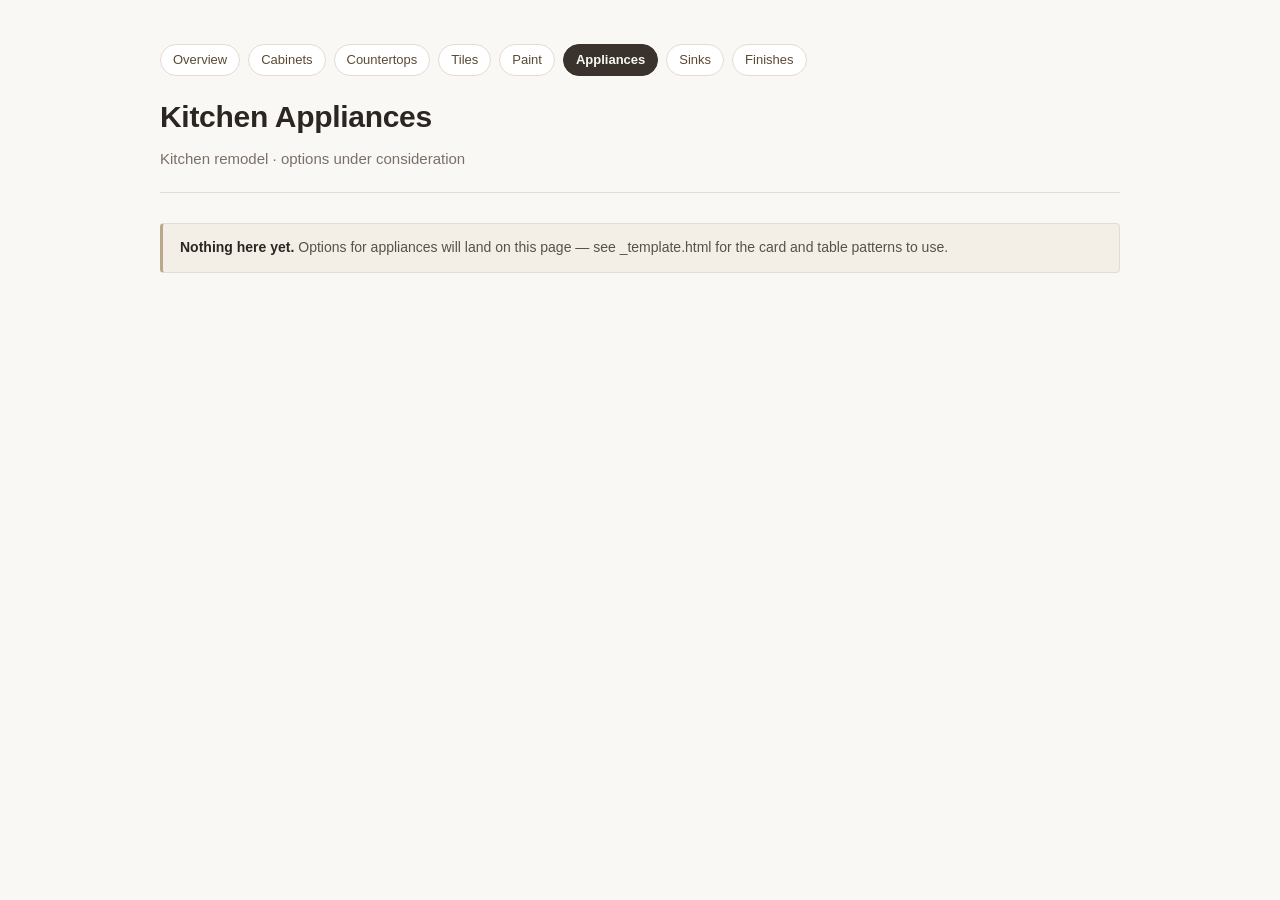
==== appliances.html @ 125c0979 "Restructure into multi-page site with shared nav and TOC overview - index.html is now a table of con" ====
<!DOCTYPE html>
<html lang="en">
<head>
<meta charset="UTF-8">
<meta name="viewport" content="width=device-width, initial-scale=1.0">
<title>Kitchen Appliances — Options</title>
<link rel="stylesheet" href="assets/site.css">
<script src="assets/nav.js" defer></script>
</head>
<body>
<div class="wrap">
  <header>
    <nav id="site-nav" class="site-nav"></nav>
    <h1>Kitchen Appliances</h1>
    <p class="sub">Kitchen remodel · options under consideration</p>
  </header>

  <p class="note">
    <strong>Nothing here yet.</strong>
    Options for appliances will land on this page — see _template.html for the card and table patterns to use.
  </p>
</div>
</body>
</html>
---- assets/site.css ----
/* Shared styles for all kitchen-remodel pages.
   Every page links this file — edit here and every page updates. */

:root { --ink:#2b2622; --muted:#7a7068; --line:#e2dcd3; --bg:#faf8f5; --card:#fff; }
* { box-sizing:border-box; }
body { margin:0; padding:44px 24px 80px; background:var(--bg); color:var(--ink);
  font:16px/1.55 -apple-system,BlinkMacSystemFont,"Segoe UI",Helvetica,Arial,sans-serif; }
.wrap { max-width:960px; margin:0 auto; }

/* Header + site navigation (nav is filled in by assets/nav.js) */
header { border-bottom:1px solid var(--line); padding-bottom:22px; margin-bottom:30px; }
nav.site-nav { display:flex; flex-wrap:wrap; gap:8px; margin:0 0 18px; }
nav.site-nav a { font-size:13px; padding:5px 12px; border:1px solid var(--line); border-radius:999px;
  background:var(--card); color:#5a4a34; text-decoration:none; }
nav.site-nav a:hover { border-color:#c9bb9f; background:#fbf8f2; }
nav.site-nav a.current { background:#3a332d; border-color:#3a332d; color:#faf8f5; font-weight:600; }
h1 { font-size:30px; font-weight:600; letter-spacing:-.01em; margin:0 0 6px; }
.sub { color:var(--muted); font-size:15px; margin:0; }

/* Callout note */
.note { background:#f3efe7; border:1px solid var(--line); border-left:3px solid #b9a88c;
  border-radius:4px; padding:13px 17px; font-size:14px; color:#58504a; margin:0 0 34px; }
.note strong { color:var(--ink); }

/* Sections */
h2 { font-size:13px; text-transform:uppercase; letter-spacing:.08em; color:var(--muted);
  font-weight:600; margin:0 0 15px; }
section { margin-bottom:42px; }

/* Card grid */
.grid { display:grid; grid-template-columns:repeat(auto-fill,minmax(210px,1fr)); gap:18px; }
.card { background:var(--card); border:1px solid var(--line); border-radius:6px; overflow:hidden;
  display:flex; flex-direction:column; }

/* Card image. Default: photo fills the square (crops to fit).
   Add class "fit" for product shots on white — shows the whole image with padding. */
.swatch { position:relative; background:#f0ebe3; aspect-ratio:1/1; }
.swatch img { width:100%; height:100%; object-fit:cover; display:block; }
.swatch.fit { background:#fff; }
.swatch.fit img { object-fit:contain; padding:12px; }
.swatch .code { position:absolute; bottom:8px; right:9px; font-size:11px; letter-spacing:.05em;
  font-weight:600; padding:2px 6px; border-radius:3px; background:rgba(255,255,255,.82); color:#3a332d; }

/* Card body */
.body { padding:13px 15px 15px; }
.name { font-size:17px; font-weight:600; margin:0 0 2px; display:flex; align-items:center; gap:6px; flex-wrap:wrap; }
.meta { font-size:12px; color:var(--muted); margin:0 0 10px; }
.why { font-size:13.5px; margin:0 0 9px; padding-left:10px; border-left:2px solid #d9d1c4; color:#4a433d; }
.specs { list-style:none; margin:0 0 11px; padding:0; }
.specs li { display:flex; justify-content:space-between; gap:10px; font-size:13px; padding:4px 0; border-top:1px dashed #e6ded2; }
.specs li:first-child { border-top:none; }
.specs li span:first-child { color:var(--muted); }
a.link { font-size:12.5px; color:#6b5a44; text-decoration:none; }
a.link:hover { text-decoration:underline; }

/* Tags — two palettes; the named variants all map to one of them */
.tag-gold, .tag-pick, .tag-apron,
.tag-green, .tag-floors, .tag-under, .legend {
  font-size:10.5px; font-weight:700; letter-spacing:.05em; text-transform:uppercase;
  border-radius:3px; padding:2px 6px; border:1px solid; }
.tag-gold, .tag-pick, .tag-apron { color:#7a5b1e; background:#f5edda; border-color:#e6d8b8; }
.tag-green, .tag-floors, .tag-under, .legend { color:#2f5d43; background:#e6f0e8; border-color:#cfe2d4; }
.legend { display:inline-block; font-size:11px; padding:2px 7px; }

/* Wide card (full-width image, e.g. cabinets) */
.cab { background:var(--card); border:1px solid var(--line); border-radius:6px; overflow:hidden; }
.cab img { width:100%; display:block; }
.cab .body { padding:15px 17px 17px; }
.cab .name { font-size:19px; }

/* Comparison tables */
table { width:100%; border-collapse:collapse; background:var(--card); border:1px solid var(--line);
  border-radius:6px; overflow:hidden; font-size:13.5px; }
caption { caption-side:top; text-align:left; font-weight:600; font-size:14px; margin-bottom:9px; color:var(--ink); }
th,td { padding:9px 13px; text-align:left; border-bottom:1px solid var(--line); }
thead th { background:#f0ebe3; font-size:11px; text-transform:uppercase; letter-spacing:.05em; color:var(--muted); font-weight:600; }
tbody tr:last-child td { border-bottom:none; }
td.diff { font-weight:700; color:#2f5d43; background:#e6f0e8; }
.cmp { margin-bottom:24px; }
.cmp .cap-note { font-size:13px; color:var(--muted); margin:8px 2px 0; }

/* Resource link lists */
ul.res { list-style:none; margin:0; padding:0; display:grid; grid-template-columns:repeat(auto-fill,minmax(220px,1fr)); gap:8px 18px; }
ul.res li a { display:block; padding:9px 12px; background:var(--card); border:1px solid var(--line);
  border-radius:5px; font-size:13.5px; color:#5a4a34; text-decoration:none; }
ul.res li a:hover { border-color:#c9bb9f; background:#fbf8f2; }

/* Table of contents (overview page) */
ul.toc { list-style:none; margin:0; padding:0; }
ul.toc li a { display:flex; justify-content:space-between; align-items:baseline; gap:14px;
  padding:15px 18px; background:var(--card); border:1px solid var(--line); border-radius:6px;
  margin-bottom:10px; text-decoration:none; color:var(--ink); }
ul.toc li a:hover { border-color:#c9bb9f; background:#fbf8f2; }
ul.toc .t { font-size:17px; font-weight:600; }
ul.toc .s { font-size:12.5px; color:var(--muted); text-align:right; }
ul.toc li a.empty { background:transparent; border-style:dashed; }
ul.toc li a.empty .t { color:var(--muted); font-weight:500; }

/* Footer */
footer { border-top:1px solid var(--line); padding-top:18px; font-size:13px; color:var(--muted); }
footer a { color:#5a4a34; }
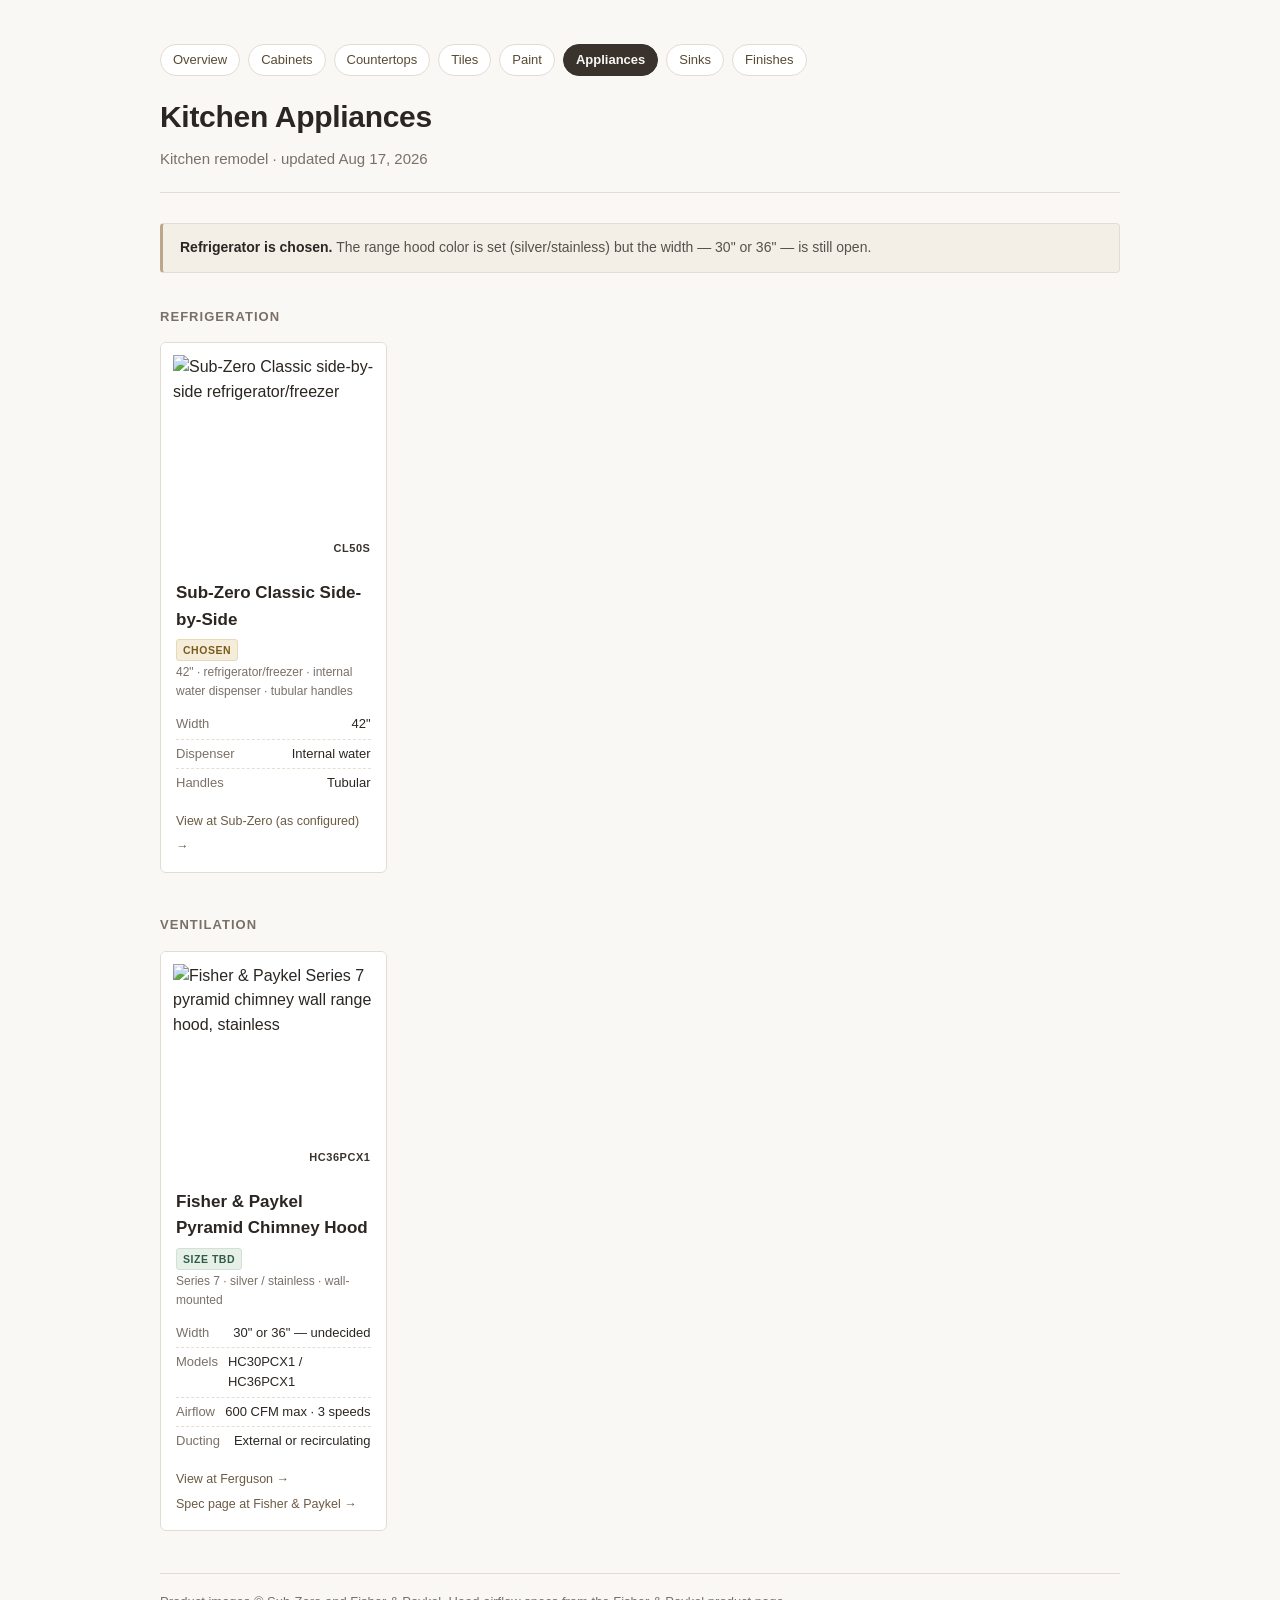
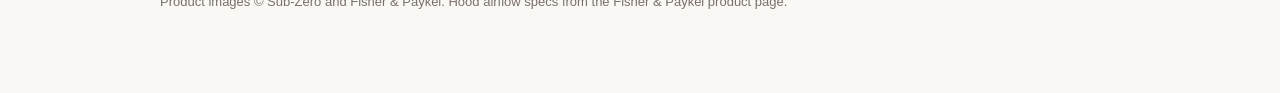
==== commit 527bd99d: "Fill in appliances page: Sub-Zero fridge (chosen) and F&P hood - Sub-Zero CL50S 42" Classic Side-by-" ====
--- a/appliances.html
+++ b/appliances.html
@@ -12,13 +12,61 @@
   <header>
     <nav id="site-nav" class="site-nav"></nav>
     <h1>Kitchen Appliances</h1>
-    <p class="sub">Kitchen remodel · options under consideration</p>
+    <p class="sub">Kitchen remodel · updated Aug 17, 2026</p>
   </header>
 
   <p class="note">
-    <strong>Nothing here yet.</strong>
-    Options for appliances will land on this page — see _template.html for the card and table patterns to use.
+    <strong>Refrigerator is chosen.</strong>
+    The range hood color is set (silver/stainless) but the width — 30" or 36" — is still open.
   </p>
+
+  <section>
+    <h2>Refrigeration</h2>
+    <div class="grid">
+
+      <div class="card">
+        <div class="swatch fit"><img src="https://www.subzero-wolf.com/products/classic-side-by-side-refrigerator-freezer-cl50s/media_1484cda5ddaec11fb2e1cd8d69d1ce02042d8a3f5.avif?width=1200&amp;format=pjpg&amp;optimize=medium" alt="Sub-Zero Classic side-by-side refrigerator/freezer"><span class="code">CL50S</span></div>
+        <div class="body">
+          <p class="name">Sub-Zero Classic Side-by-Side <span class="tag-gold">Chosen</span></p>
+          <p class="meta">42" · refrigerator/freezer · internal water dispenser · tubular handles</p>
+          <ul class="specs">
+            <li><span>Width</span><span>42"</span></li>
+            <li><span>Dispenser</span><span>Internal water</span></li>
+            <li><span>Handles</span><span>Tubular</span></li>
+          </ul>
+          <a class="link" href="https://www.subzero-wolf.com/products/classic-side-by-side-refrigerator-freezer-cl50s/cl50s?optionsUIDs=Y29uZmlndXJhYmxlLzEzNTMvMjY2NA%3D%3D%2CY29uZmlndXJhYmxlLzEyNzIvMjM0Ng%3D%3D%2CY29uZmlndXJhYmxlLzEzNjIvMjY4Mg%3D%3D%2CY29uZmlndXJhYmxlLzEzMDIvMjQyMQ%3D%3D" target="_blank" rel="noopener">View at Sub-Zero (as configured) →</a>
+        </div>
+      </div>
+
+    </div>
+  </section>
+
+  <section>
+    <h2>Ventilation</h2>
+    <div class="grid">
+
+      <div class="card">
+        <div class="swatch fit"><img src="https://dam.fisherpaykel.com/KZ3PKN00/at/gwfk496qzq4kh234p2nvhrm/fp-02-HC36PCX1-10-mug-dp.png?height=800" alt="Fisher &amp; Paykel Series 7 pyramid chimney wall range hood, stainless"><span class="code">HC36PCX1</span></div>
+        <div class="body">
+          <p class="name">Fisher &amp; Paykel Pyramid Chimney Hood <span class="tag-green">Size TBD</span></p>
+          <p class="meta">Series 7 · silver / stainless · wall-mounted</p>
+          <ul class="specs">
+            <li><span>Width</span><span>30" or 36" — undecided</span></li>
+            <li><span>Models</span><span>HC30PCX1 / HC36PCX1</span></li>
+            <li><span>Airflow</span><span>600 CFM max · 3 speeds</span></li>
+            <li><span>Ducting</span><span>External or recirculating</span></li>
+          </ul>
+          <a class="link" href="https://www.fergusonhome.com/fisher-and-paykel-hc36pc1/s1964252?uid=4648734" target="_blank" rel="noopener">View at Ferguson →</a><br>
+          <a class="link" href="https://www.fisherpaykel.com/us/ventilation/classic-ventilation/36in-series-7-pyramid-chimney-wall-range-hood-hc36pcx1-50160.html" target="_blank" rel="noopener">Spec page at Fisher &amp; Paykel →</a>
+        </div>
+      </div>
+
+    </div>
+  </section>
+
+  <footer>
+    Product images © Sub-Zero and Fisher &amp; Paykel. Hood airflow specs from the Fisher &amp; Paykel product page.
+  </footer>
 </div>
 </body>
 </html>
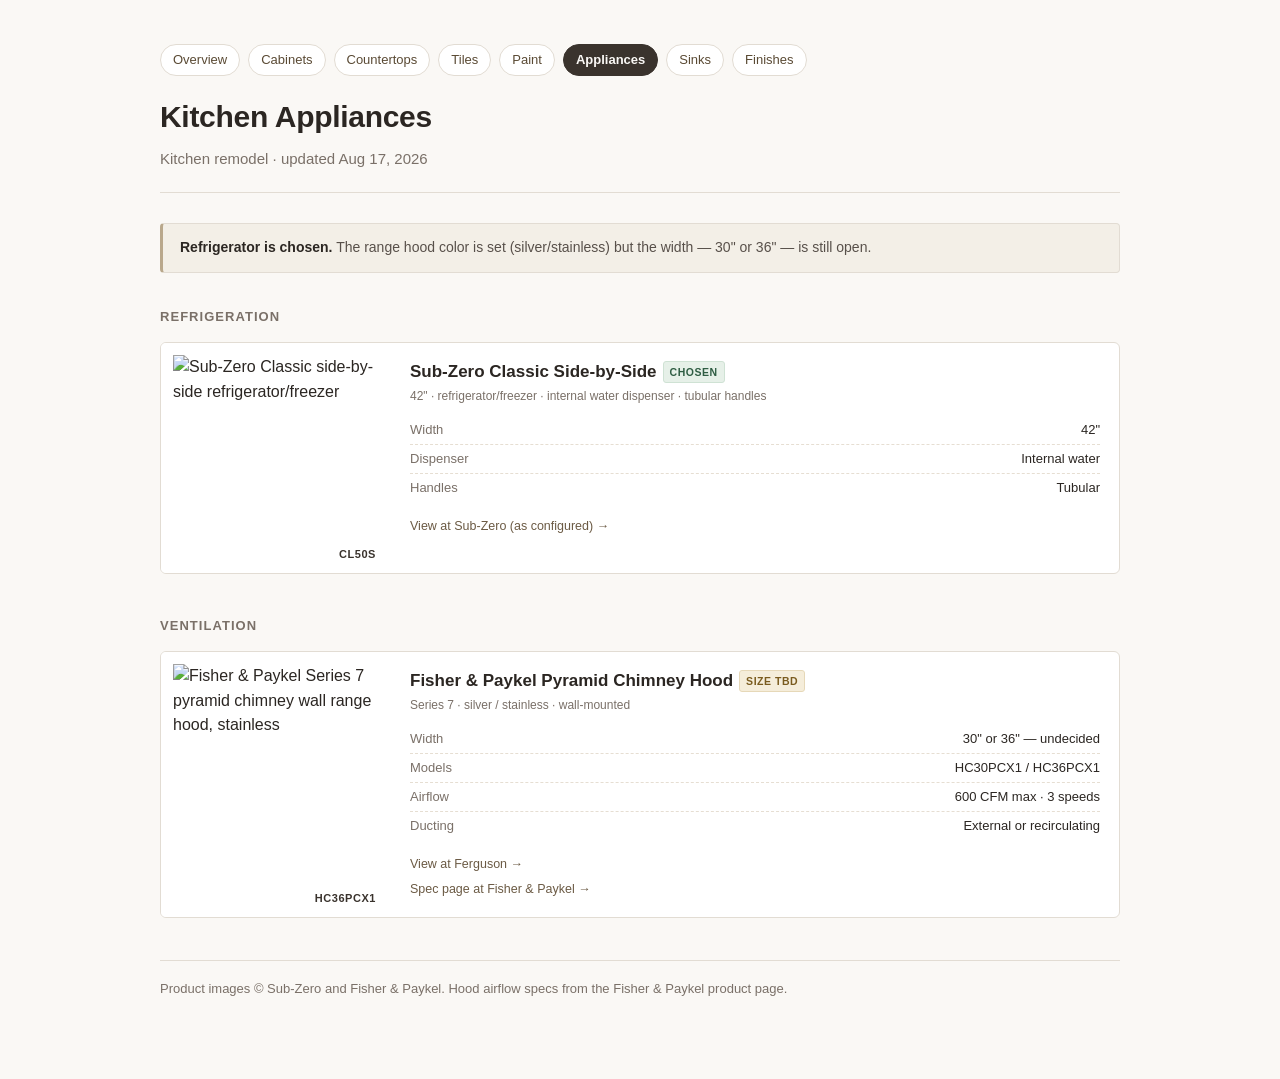
==== commit c42ec328: "Horizontal appliance cards, badge color convention, no-cache dev server - New card-wide/stack layout" ====
--- a/appliances.html
+++ b/appliances.html
@@ -22,12 +22,12 @@
 
   <section>
     <h2>Refrigeration</h2>
-    <div class="grid">
+    <div class="stack">
 
-      <div class="card">
+      <div class="card wide">
         <div class="swatch fit"><img src="https://www.subzero-wolf.com/products/classic-side-by-side-refrigerator-freezer-cl50s/media_1484cda5ddaec11fb2e1cd8d69d1ce02042d8a3f5.avif?width=1200&amp;format=pjpg&amp;optimize=medium" alt="Sub-Zero Classic side-by-side refrigerator/freezer"><span class="code">CL50S</span></div>
         <div class="body">
-          <p class="name">Sub-Zero Classic Side-by-Side <span class="tag-gold">Chosen</span></p>
+          <p class="name">Sub-Zero Classic Side-by-Side <span class="tag-green">Chosen</span></p>
           <p class="meta">42" · refrigerator/freezer · internal water dispenser · tubular handles</p>
           <ul class="specs">
             <li><span>Width</span><span>42"</span></li>
@@ -43,12 +43,12 @@
 
   <section>
     <h2>Ventilation</h2>
-    <div class="grid">
+    <div class="stack">
 
-      <div class="card">
+      <div class="card wide">
         <div class="swatch fit"><img src="https://dam.fisherpaykel.com/KZ3PKN00/at/gwfk496qzq4kh234p2nvhrm/fp-02-HC36PCX1-10-mug-dp.png?height=800" alt="Fisher &amp; Paykel Series 7 pyramid chimney wall range hood, stainless"><span class="code">HC36PCX1</span></div>
         <div class="body">
-          <p class="name">Fisher &amp; Paykel Pyramid Chimney Hood <span class="tag-green">Size TBD</span></p>
+          <p class="name">Fisher &amp; Paykel Pyramid Chimney Hood <span class="tag-gold">Size TBD</span></p>
           <p class="meta">Series 7 · silver / stainless · wall-mounted</p>
           <ul class="specs">
             <li><span>Width</span><span>30" or 36" — undecided</span></li>
--- a/assets/site.css
+++ b/assets/site.css
@@ -62,6 +62,17 @@
 .tag-green, .tag-floors, .tag-under, .legend { color:#2f5d43; background:#e6f0e8; border-color:#cfe2d4; }
 .legend { display:inline-block; font-size:11px; padding:2px 7px; }
 
+/* Horizontal card — image left, details right. Use with .stack instead of
+   .grid on pages that only have a card or two per section. */
+.stack { display:flex; flex-direction:column; gap:18px; }
+.card.wide { flex-direction:row; }
+.card.wide .swatch { flex:0 0 230px; aspect-ratio:auto; min-height:230px; }
+.card.wide .body { flex:1; padding:16px 19px; }
+@media (max-width:560px) {
+  .card.wide { flex-direction:column; }
+  .card.wide .swatch { flex:none; }
+}
+
 /* Wide card (full-width image, e.g. cabinets) */
 .cab { background:var(--card); border:1px solid var(--line); border-radius:6px; overflow:hidden; }
 .cab img { width:100%; display:block; }
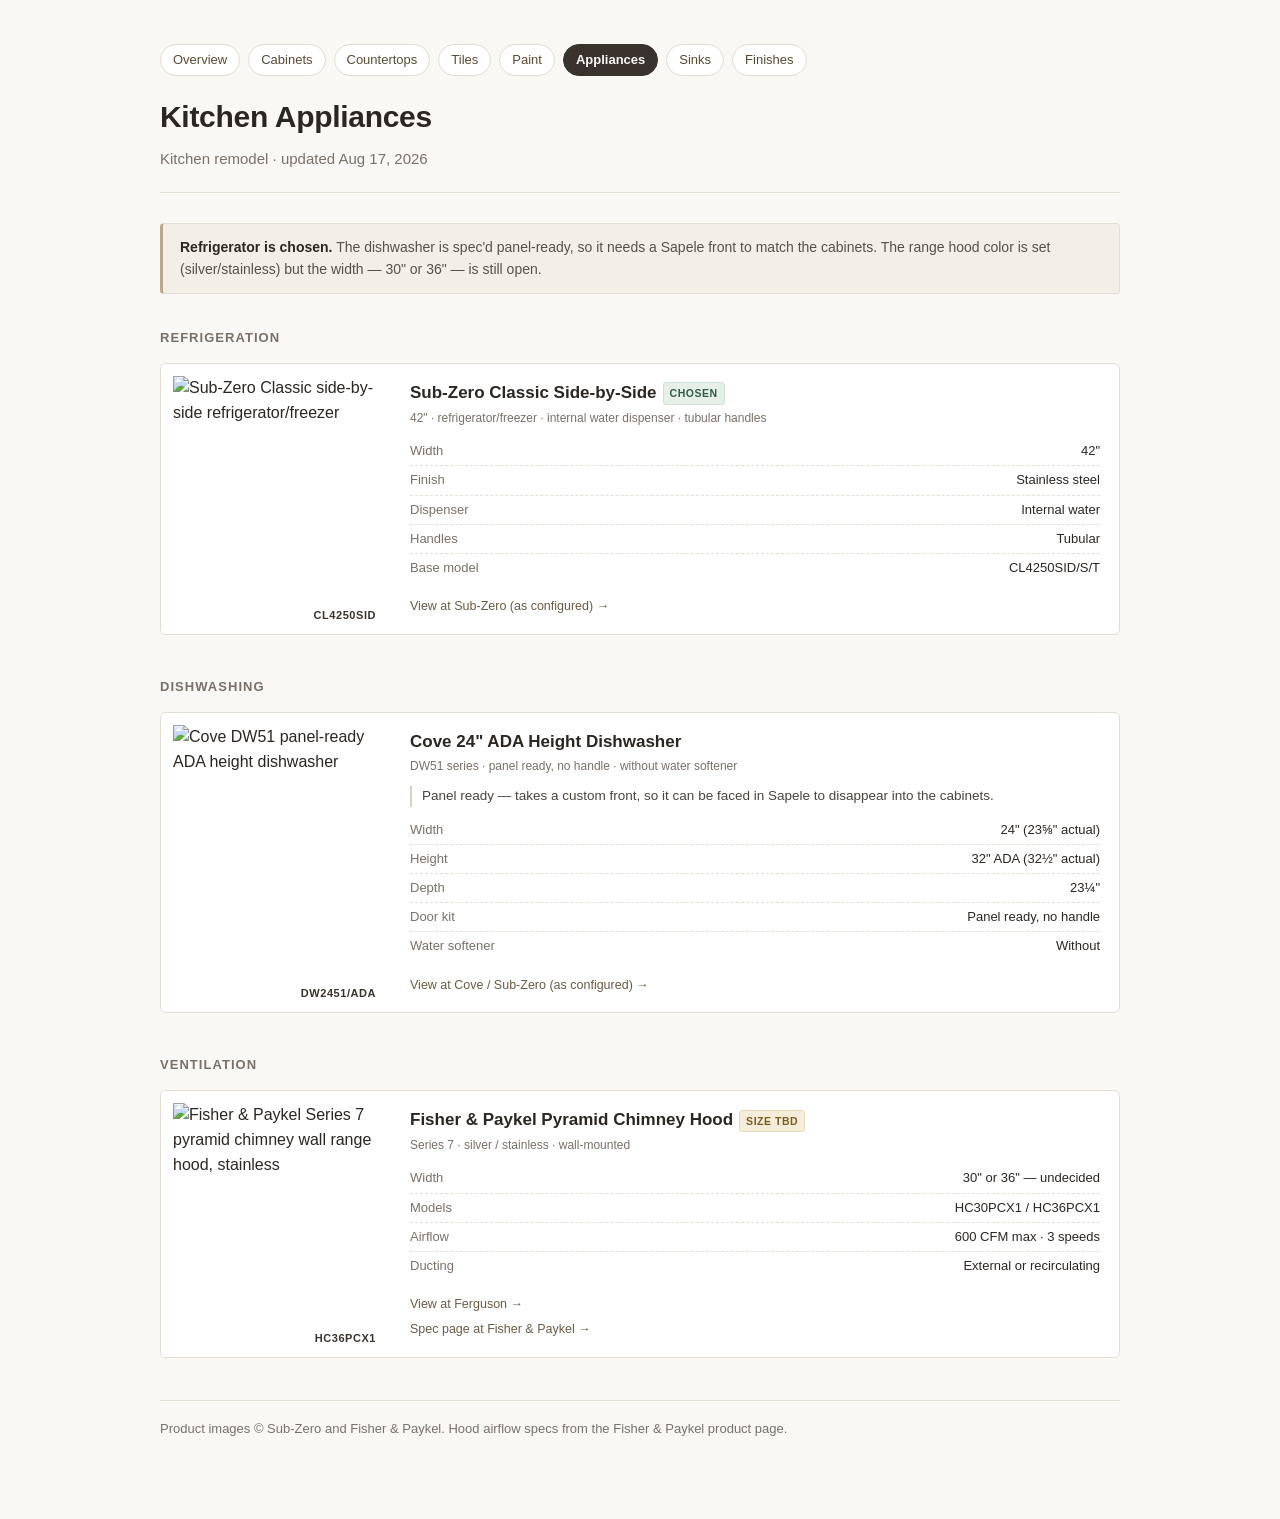
==== commit f9d23cdf: "Add Cove DW51 panel-ready dishwasher; sharpen fridge specs - Cove 24" ADA height dishwasher (DW2451/" ====
--- a/appliances.html
+++ b/appliances.html
@@ -17,6 +17,7 @@
 
   <p class="note">
     <strong>Refrigerator is chosen.</strong>
+    The dishwasher is spec'd panel-ready, so it needs a Sapele front to match the cabinets.
     The range hood color is set (silver/stainless) but the width — 30" or 36" — is still open.
   </p>
 
@@ -25,16 +26,42 @@
     <div class="stack">
 
       <div class="card wide">
-        <div class="swatch fit"><img src="https://www.subzero-wolf.com/products/classic-side-by-side-refrigerator-freezer-cl50s/media_1484cda5ddaec11fb2e1cd8d69d1ce02042d8a3f5.avif?width=1200&amp;format=pjpg&amp;optimize=medium" alt="Sub-Zero Classic side-by-side refrigerator/freezer"><span class="code">CL50S</span></div>
+        <div class="swatch fit"><img src="https://www.subzero-wolf.com/products/classic-side-by-side-refrigerator-freezer-cl50s/media_1484cda5ddaec11fb2e1cd8d69d1ce02042d8a3f5.avif?width=1200&amp;format=pjpg&amp;optimize=medium" alt="Sub-Zero Classic side-by-side refrigerator/freezer"><span class="code">CL4250SID</span></div>
         <div class="body">
           <p class="name">Sub-Zero Classic Side-by-Side <span class="tag-green">Chosen</span></p>
           <p class="meta">42" · refrigerator/freezer · internal water dispenser · tubular handles</p>
           <ul class="specs">
             <li><span>Width</span><span>42"</span></li>
+            <li><span>Finish</span><span>Stainless steel</span></li>
             <li><span>Dispenser</span><span>Internal water</span></li>
             <li><span>Handles</span><span>Tubular</span></li>
+            <li><span>Base model</span><span>CL4250SID/S/T</span></li>
           </ul>
           <a class="link" href="https://www.subzero-wolf.com/products/classic-side-by-side-refrigerator-freezer-cl50s/cl50s?optionsUIDs=Y29uZmlndXJhYmxlLzEzNTMvMjY2NA%3D%3D%2CY29uZmlndXJhYmxlLzEyNzIvMjM0Ng%3D%3D%2CY29uZmlndXJhYmxlLzEzNjIvMjY4Mg%3D%3D%2CY29uZmlndXJhYmxlLzEzMDIvMjQyMQ%3D%3D" target="_blank" rel="noopener">View at Sub-Zero (as configured) →</a>
+        </div>
+      </div>
+
+    </div>
+  </section>
+
+  <section>
+    <h2>Dishwashing</h2>
+    <div class="stack">
+
+      <div class="card wide">
+        <div class="swatch fit"><img src="https://delivery-p28264-e87620.adobeaemcloud.com/adobe/assets/urn:aaid:aem:12441d37-721f-4183-8aab-52f45147ae41/as/DW51.webp?quality=80&amp;width=960&amp;height=960" alt="Cove DW51 panel-ready ADA height dishwasher"><span class="code">DW2451/ADA</span></div>
+        <div class="body">
+          <p class="name">Cove 24" ADA Height Dishwasher</p>
+          <p class="meta">DW51 series · panel ready, no handle · without water softener</p>
+          <p class="why">Panel ready — takes a custom front, so it can be faced in Sapele to disappear into the cabinets.</p>
+          <ul class="specs">
+            <li><span>Width</span><span>24" (23⅝" actual)</span></li>
+            <li><span>Height</span><span>32" ADA (32½" actual)</span></li>
+            <li><span>Depth</span><span>23¼"</span></li>
+            <li><span>Door kit</span><span>Panel ready, no handle</span></li>
+            <li><span>Water softener</span><span>Without</span></li>
+          </ul>
+          <a class="link" href="https://www.subzero-wolf.com/products/dishwasher-dw51/dw51?optionsUIDs=Y29uZmlndXJhYmxlLzEzNzQvMjcwMA%3D%3D%2CY29uZmlndXJhYmxlLzEzODYvMjc3Mg%3D%3D%2CY29uZmlndXJhYmxlLzE0NjEvMjk2Nw%3D%3D%2CY29uZmlndXJhYmxlLzEzMDIvMjQwOQ%3D%3D" target="_blank" rel="noopener">View at Cove / Sub-Zero (as configured) →</a>
         </div>
       </div>
 
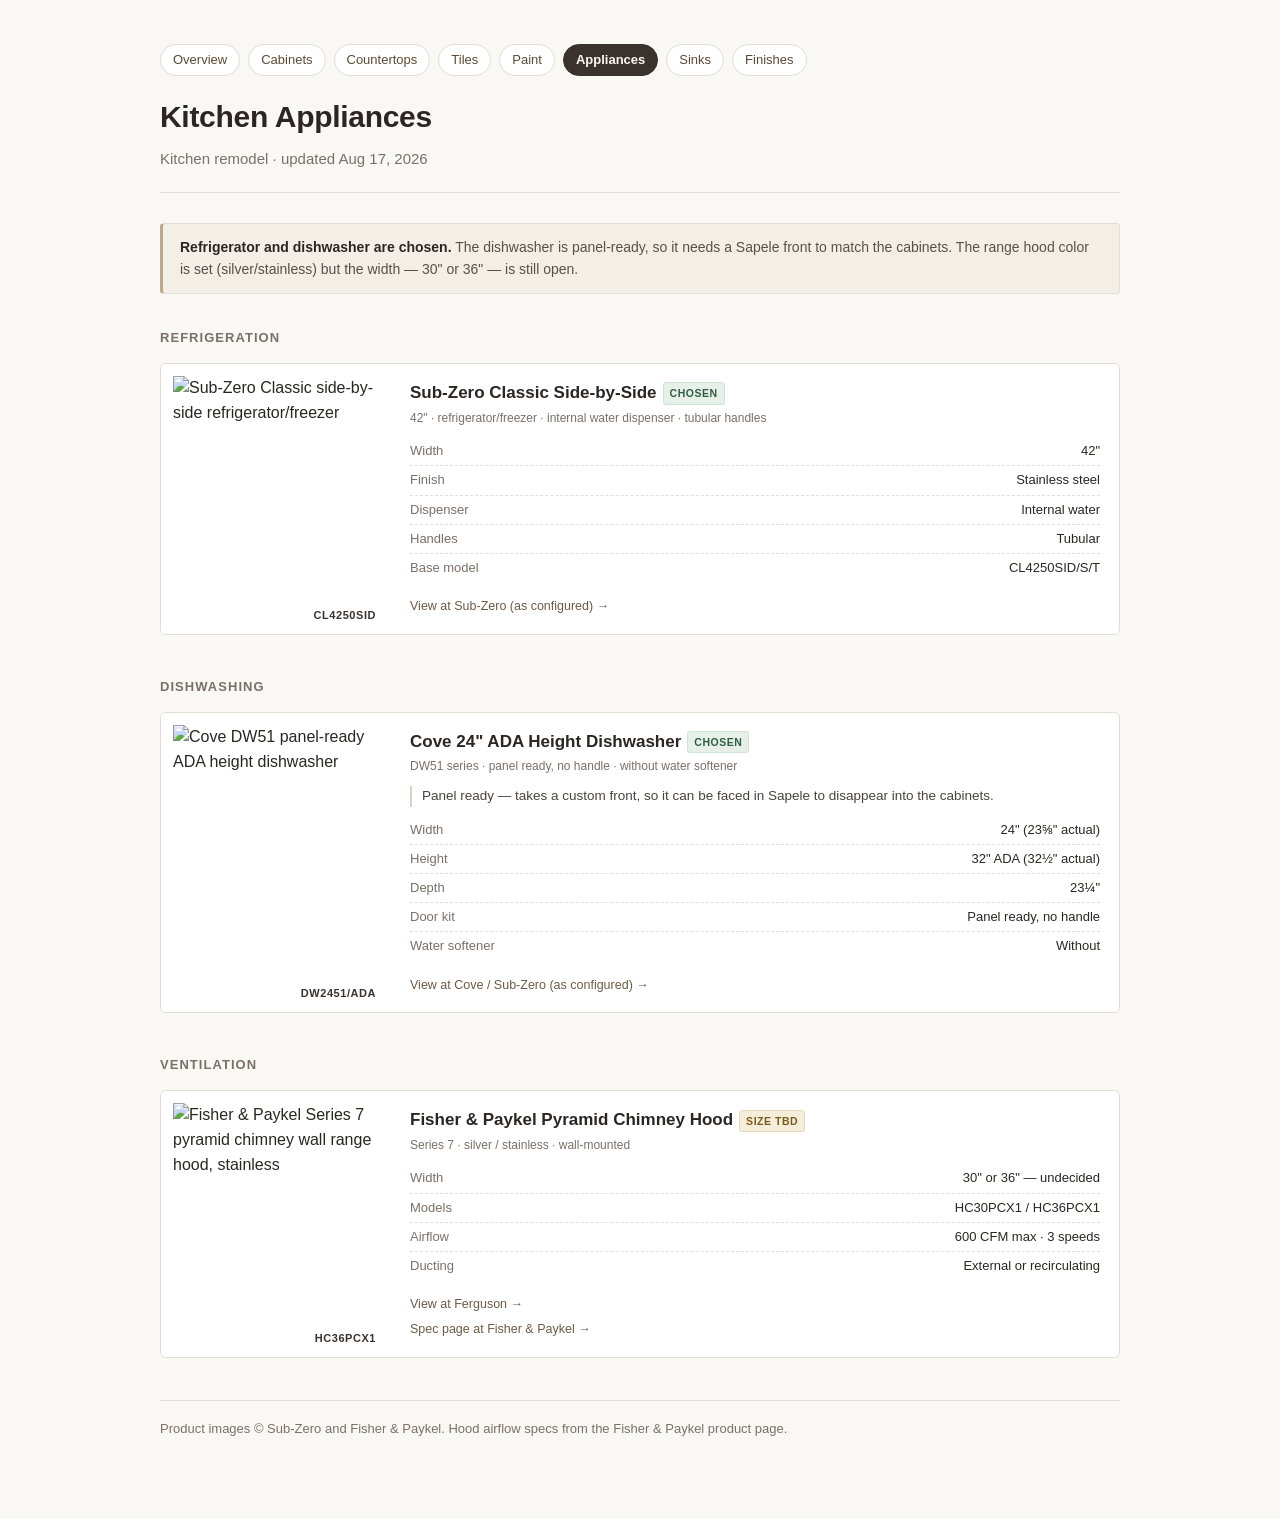
==== commit 9cb7e94a: "Mark the Cove dishwasher as chosen Co-Authored-By: Claude Fable 5 <noreply@anthropic.com>" ====
--- a/appliances.html
+++ b/appliances.html
@@ -16,8 +16,8 @@
   </header>
 
   <p class="note">
-    <strong>Refrigerator is chosen.</strong>
-    The dishwasher is spec'd panel-ready, so it needs a Sapele front to match the cabinets.
+    <strong>Refrigerator and dishwasher are chosen.</strong>
+    The dishwasher is panel-ready, so it needs a Sapele front to match the cabinets.
     The range hood color is set (silver/stainless) but the width — 30" or 36" — is still open.
   </p>
 
@@ -51,7 +51,7 @@
       <div class="card wide">
         <div class="swatch fit"><img src="https://delivery-p28264-e87620.adobeaemcloud.com/adobe/assets/urn:aaid:aem:12441d37-721f-4183-8aab-52f45147ae41/as/DW51.webp?quality=80&amp;width=960&amp;height=960" alt="Cove DW51 panel-ready ADA height dishwasher"><span class="code">DW2451/ADA</span></div>
         <div class="body">
-          <p class="name">Cove 24" ADA Height Dishwasher</p>
+          <p class="name">Cove 24" ADA Height Dishwasher <span class="tag-green">Chosen</span></p>
           <p class="meta">DW51 series · panel ready, no handle · without water softener</p>
           <p class="why">Panel ready — takes a custom front, so it can be faced in Sapele to disappear into the cabinets.</p>
           <ul class="specs">
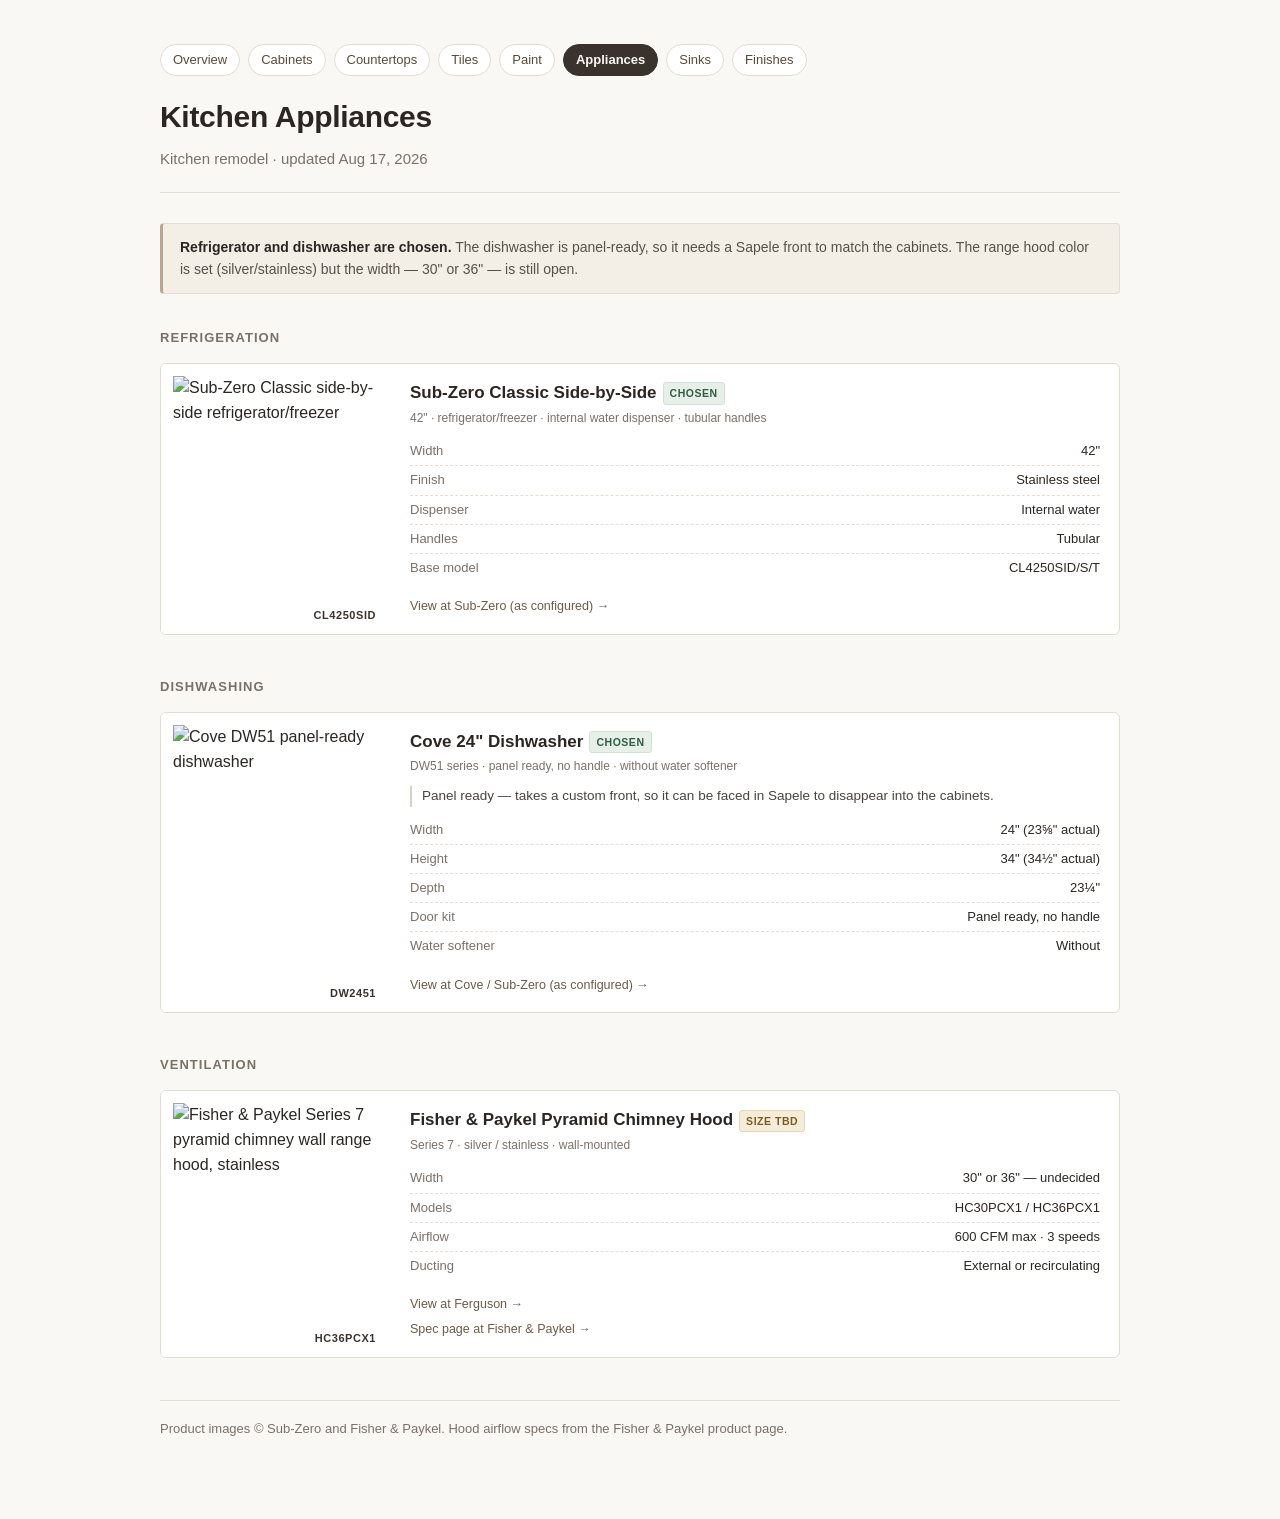
==== commit 729db86a: "Correct dishwasher to 34" standard height (DW2451, not ADA) Co-Authored-By: Claude Fable 5 <noreply@" ====
--- a/appliances.html
+++ b/appliances.html
@@ -49,19 +49,19 @@
     <div class="stack">
 
       <div class="card wide">
-        <div class="swatch fit"><img src="https://delivery-p28264-e87620.adobeaemcloud.com/adobe/assets/urn:aaid:aem:12441d37-721f-4183-8aab-52f45147ae41/as/DW51.webp?quality=80&amp;width=960&amp;height=960" alt="Cove DW51 panel-ready ADA height dishwasher"><span class="code">DW2451/ADA</span></div>
+        <div class="swatch fit"><img src="https://delivery-p28264-e87620.adobeaemcloud.com/adobe/assets/urn:aaid:aem:74baaa42-9af5-4981-be20-c97475acb03e/as/DW51.webp?quality=80&amp;width=960&amp;height=960" alt="Cove DW51 panel-ready dishwasher"><span class="code">DW2451</span></div>
         <div class="body">
-          <p class="name">Cove 24" ADA Height Dishwasher <span class="tag-green">Chosen</span></p>
+          <p class="name">Cove 24" Dishwasher <span class="tag-green">Chosen</span></p>
           <p class="meta">DW51 series · panel ready, no handle · without water softener</p>
           <p class="why">Panel ready — takes a custom front, so it can be faced in Sapele to disappear into the cabinets.</p>
           <ul class="specs">
             <li><span>Width</span><span>24" (23⅝" actual)</span></li>
-            <li><span>Height</span><span>32" ADA (32½" actual)</span></li>
+            <li><span>Height</span><span>34" (34½" actual)</span></li>
             <li><span>Depth</span><span>23¼"</span></li>
             <li><span>Door kit</span><span>Panel ready, no handle</span></li>
             <li><span>Water softener</span><span>Without</span></li>
           </ul>
-          <a class="link" href="https://www.subzero-wolf.com/products/dishwasher-dw51/dw51?optionsUIDs=Y29uZmlndXJhYmxlLzEzNzQvMjcwMA%3D%3D%2CY29uZmlndXJhYmxlLzEzODYvMjc3Mg%3D%3D%2CY29uZmlndXJhYmxlLzE0NjEvMjk2Nw%3D%3D%2CY29uZmlndXJhYmxlLzEzMDIvMjQwOQ%3D%3D" target="_blank" rel="noopener">View at Cove / Sub-Zero (as configured) →</a>
+          <a class="link" href="https://www.subzero-wolf.com/products/dishwasher-dw51/dw51?optionsUIDs=Y29uZmlndXJhYmxlLzEzNzQvMjcwMA%3D%3D%2CY29uZmlndXJhYmxlLzEzODYvMjc3NQ%3D%3D%2CY29uZmlndXJhYmxlLzE0NjEvMjk2Nw%3D%3D%2CY29uZmlndXJhYmxlLzEzMDIvMjQwOQ%3D%3D" target="_blank" rel="noopener">View at Cove / Sub-Zero (as configured) →</a>
         </div>
       </div>
 
